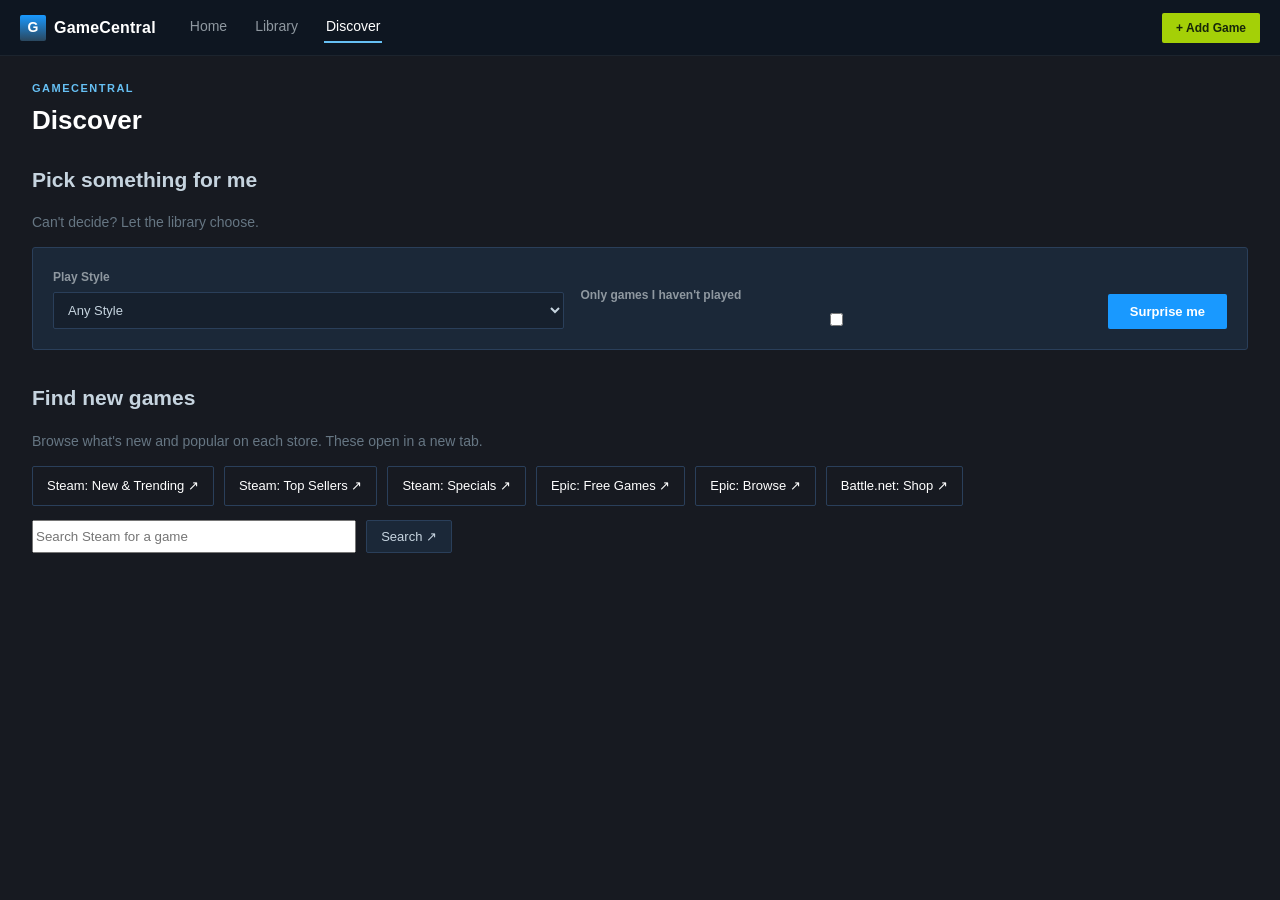
==== discover.html @ 3d81d734 "Add files via upload" ====
<!DOCTYPE html>
<html lang="en">
<head>
    <meta charset="UTF-8">
    <meta name="viewport" content="width=device-width, initial-scale=1.0">
    <title>Discover · GameCentral</title>
    <link rel="stylesheet" href="style.css">
</head>
<body>

    <!-- ===== TOP BAR: logo, page links, Add Game ===== -->
    <header class="topbar">
        <div class="topbar-left">
            <a href="index.html" class="brand">
                <div class="brand-icon">G</div>
                <span>GameCentral</span>
            </a>
            <nav class="main-nav">
                <a href="index.html">Home</a>
                <a href="library.html">Library</a>
                <a href="discover.html" class="active">Discover</a>
            </nav>
        </div>
        <div class="topbar-right">
            <button class="install-button" id="open-add-game">+ Add Game</button>
        </div>
    </header>

    <div class="app-layout">
        <!-- ===== DISCOVER PAGE: random pick, backlog, store links ===== -->
        <main class="library-main">
            <section class="library-toolbar">
                <div>
                    <p class="small-title">GAMECENTRAL</p>
                    <h1>Discover</h1>
                </div>
            </section>

            <section class="disc-section">
                <h2>Pick something for me</h2>
                <p class="disc-note">Can't decide? Let the library choose.</p>
                <div class="filter-panel">
                    <div class="filter-field">
                        <label for="pick-style">Play Style</label>
                        <select id="pick-style">
                            <option>Any Style</option>
                            <option>Single Player</option>
                            <option>Multiplayer</option>
                            <option>Co-op</option>
                        </select>
                    </div>
                    <div class="filter-field">
                        <label for="pick-unplayed">Only games I haven't played</label>
                        <input type="checkbox" id="pick-unplayed">
                    </div>
                    <button class="match-button" id="pick-button">Surprise me</button>
                </div>
                <div id="pick-result"></div>
            </section>

            <div id="discover-content"></div> <!-- "Still in your backlog" / "Worth revisiting", filled in by the script -->

            <section class="disc-section">
                <h2>Find new games</h2>
                <p class="disc-note">Browse what's new and popular on each store. These open in a new tab.</p>
                <div class="store-links">
                    <a href="https://store.steampowered.com/explore/new/" target="_blank" rel="noopener">Steam: New &amp; Trending ↗</a>
                    <a href="https://store.steampowered.com/charts/topsellers/" target="_blank" rel="noopener">Steam: Top Sellers ↗</a>
                    <a href="https://store.steampowered.com/specials" target="_blank" rel="noopener">Steam: Specials ↗</a>
                    <a href="https://store.epicgames.com/en-US/free-games" target="_blank" rel="noopener">Epic: Free Games ↗</a>
                    <a href="https://store.epicgames.com/en-US/browse" target="_blank" rel="noopener">Epic: Browse ↗</a>
                    <a href="https://shop.battle.net/" target="_blank" rel="noopener">Battle.net: Shop ↗</a>
                </div>
                <div class="store-search">
                    <input type="text" id="store-search-input" placeholder="Search Steam for a game" aria-label="Search Steam">
                    <button class="toolbar-button" id="store-search-button">Search ↗</button>
                </div>
            </section>
        </main>
    </div>

    <script src="https://cdnjs.cloudflare.com/ajax/libs/jquery/3.7.1/jquery.min.js"></script>
    <script src="LaunchGame.js"></script>
    <script src="ImportGame.js"></script>
    <script>
        // ================================================================
        // App state
        // ================================================================
        var games = [];          // every game in your library: { title, platform, launchId, playStyle, totalMinutes, lastPlayedAt }
        var selectedIndex = -1;  // which game is shown on the Library page (-1 = none)

        // Colour styles handed out to game icons/cards in turn
        var iconColors = ['icon-blue', 'icon-teal', 'icon-orange', 'icon-purple', 'icon-green', 'icon-red', 'icon-gold'];
        var shelfCovers = ['cover-one', 'cover-two', 'cover-three', 'cover-four'];
        var gridCovers = ['cover-five', 'cover-six', 'cover-seven', 'cover-eight', 'cover-nine', 'cover-ten'];

        // Each page replaces these:
        var renderPage = function () {};                         // redraw the page
        var onGameAdded = function (index) { renderPage(); };    // after "+ Add Game"

        // ================================================================
        // Small helpers for showing text
        // ================================================================

        // Minutes -> "45 min" / "2.5 hours"
        function formatPlayTime(totalMinutes) {
            var minutes = totalMinutes || 0;
            if (minutes < 1) return '0 hours';
            if (minutes < 60) return Math.round(minutes) + ' min';
            var rounded = Math.round(minutes / 60 * 10) / 10;
            return rounded + (rounded === 1 ? ' hour' : ' hours');
        }

        // Date -> "Just now" / "5m ago" / "3h ago" / "2d ago"
        function formatLastPlayed(timestamp) {
            if (!timestamp) return 'Never';
            var diffMs = Date.now() - timestamp;
            if (diffMs < 60000) return 'Just now';
            if (diffMs < 3600000) return Math.floor(diffMs / 60000) + 'm ago';
            if (diffMs < 86400000) return Math.floor(diffMs / 3600000) + 'h ago';
            return Math.floor(diffMs / 86400000) + 'd ago';
        }

        // "Risk of Rain" -> "RO" (shown on the coloured squares)
        function initials(name) {
            var words = name.trim().split(/\s+/);
            if (words.length === 1) return words[0].slice(0, 2).toUpperCase();
            return (words[0][0] + words[1][0]).toUpperCase();
        }

        // Play styles. Older saves may also have a "modes" list or "Auto-detect".
        function modesFor(g) {
            if (g.modes && g.modes.length) return g.modes;
            return (g.playStyle && g.playStyle !== 'Auto-detect') ? [g.playStyle] : [];
        }
        function hasPlayStyle(g, style) {
            return g.playStyle === style || (g.modes || []).indexOf(style) >= 0;
        }
        function modesLabel(g) { return modesFor(g).join(', '); }
        function styleLabel(g) { return modesLabel(g) || 'Unknown'; }

        function emptyMessage(text) {
            var p = document.createElement('p');
            p.className = 'empty-state';
            p.textContent = text;
            return p;
        }

        function isUnplayed(g) { return !g.lastPlayedAt && !(g.totalMinutes > 0); }

        // Positions of games that pass a test, optionally sorted and limited
        function pickIndexes(filterFn, cmp, limit) {
            var idx = [];
            games.forEach(function (g, i) { if (!filterFn || filterFn(g)) idx.push(i); });
            if (cmp) idx.sort(cmp);
            return limit ? idx.slice(0, limit) : idx;
        }

        function note_played(g) { return 'Played ' + formatLastPlayed(g.lastPlayedAt) + ' · ' + formatPlayTime(g.totalMinutes); }
        function note_platform(g) { return g.platform + (modesLabel(g) ? ' · ' + modesLabel(g) : ''); }

        // Opens a game on the Library page (library.html?game=3)
        function openGame(index) {
            window.location.href = 'library.html?game=' + index;
        }

        // ================================================================
        // Small game cards (Home, Discover, "Surprise me")
        // ================================================================
        function miniCard(i, note) {
            var g = games[i];
            var card = document.createElement('article');
            card.className = 'mini-card';
            var cover = document.createElement('div');
            cover.className = 'mini-cover ' + shelfCovers[i % shelfCovers.length];
            cover.textContent = initials(g.title);
            cover.addEventListener('click', function () { openGame(i); });
            var body = document.createElement('div');
            body.className = 'mini-body';
            var name = document.createElement('strong');
            name.textContent = g.title;
            name.addEventListener('click', function () { openGame(i); });
            var sub = document.createElement('span');
            sub.textContent = note;
            var play = document.createElement('button');
            play.type = 'button';
            play.className = 'play-button play-button-small';
            play.textContent = '▶ Play';
            play.addEventListener('click', function () { launcher.launchAt(i); });
            body.appendChild(name);
            body.appendChild(sub);
            body.appendChild(play);
            card.appendChild(cover);
            card.appendChild(body);
            return card;
        }

        // A heading + grid of mini cards (or null if there are no games)
        function gameSection(title, idxs, noteFn, className) {
            if (!idxs.length) return null;
            var sec = document.createElement('section');
            sec.className = className;
            var h = document.createElement('h2');
            h.textContent = title;
            var grid = document.createElement('div');
            grid.className = 'mini-grid';
            idxs.forEach(function (i) { grid.appendChild(miniCard(i, noteFn(games[i]))); });
            sec.appendChild(h);
            sec.appendChild(grid);
            return sec;
        }

        // ================================================================
        // Saving and loading (the library lives in the browser's localStorage,
        // so every page sees the same games)
        // ================================================================
        var STORAGE_KEY = 'gamecentral-games';

        function loadGames() {
            try {
                var saved = JSON.parse(localStorage.getItem(STORAGE_KEY) || '[]');
                var list = Array.isArray(saved) ? saved : [];
                // Older saves may be missing these, so fill in defaults
                list.forEach(function (game) {
                    if (typeof game.totalMinutes !== 'number') game.totalMinutes = 0;
                    if (typeof game.lastPlayedAt !== 'number') game.lastPlayedAt = null;
                });
                return list;
            } catch (err) {
                console.error('Could not read saved games:', err);
                return [];
            }
        }

        function saveGames() {
            try {
                localStorage.setItem(STORAGE_KEY, JSON.stringify(games));
            } catch (err) {
                console.error('Could not save games:', err);
                alert('Could not save your library - browser storage may be full. Try removing a game.');
            }
        }

        games = loadGames();

        // ================================================================
        // ADD GAME WINDOW (opened by "+ Add Game")
        // Written once here and added to every page, so the pages stay short.
        // (Backslashes are doubled because this is inside a JS string.)
        // ================================================================
        document.body.insertAdjacentHTML('beforeend', `
        <div class="modal-backdrop" id="add-game-backdrop">
            <div class="modal add-game-modal">
                <div class="modal-header">
                    <h2>Add a Game</h2>
                    <button type="button" class="modal-close" id="close-add-game" aria-label="Close">×</button>
                </div>
                <form id="add-game-form">
                    <!-- 1. Platform -->
                    <div class="filter-field">
                        <label for="new-game-platform">Platform</label>
                        <select id="new-game-platform">
                            <option>Steam</option>
                            <option>Epic Games</option>
                            <option>Battle.net</option>
                        </select>
                    </div>

                    <!-- 2. Pick from installed games (only the chosen platform's box is shown) -->
                    <section class="import-card" id="steam-import-row" style="display:none;">
                        <div class="import-card-head">
                            <span class="import-card-title">Installed Steam games</span>
                            <button type="button" class="link-button" id="steam-clear-button" style="display:none;">Clear list</button>
                        </div>
                        <div class="import-card-pick">
                            <select id="steam-game-select" aria-label="Installed Steam games"></select>
                            <button type="button" class="toolbar-button" id="steam-files-button">Load…</button>
                        </div>
                        <input type="file" id="steam-files-input" accept=".acf" multiple hidden>
                        <p class="field-hint status" id="steam-import-status"></p>
                        <details class="help">
                            <summary>Where are these files?</summary>
                            <p>Click <b>Load…</b>, open <code>C:\\Program Files (x86)\\Steam\\steamapps</code> and select all the <code>appmanifest_….acf</code> files. Another Steam library (e.g. <code>D:\\SteamLibrary\\steamapps</code>)? Load it too — it adds to the list.</p>
                        </details>
                    </section>

                    <section class="import-card" id="epic-import-row" style="display:none;">
                        <div class="import-card-head">
                            <span class="import-card-title">Installed Epic games</span>
                            <button type="button" class="link-button" id="epic-clear-button" style="display:none;">Clear list</button>
                        </div>
                        <div class="import-card-pick">
                            <select id="epic-game-select" aria-label="Installed Epic games"></select>
                            <button type="button" class="toolbar-button" id="epic-folder-button">Load…</button>
                        </div>
                        <input type="file" id="epic-folder-input" webkitdirectory multiple hidden>
                        <p class="field-hint status" id="epic-import-status"></p>
                        <details class="help">
                            <summary>Where are these files?</summary>
                            <p>Click <b>Load…</b> and paste <code>C:\\ProgramData\\Epic\\EpicGamesLauncher\\Data\\Manifests</code> into the address bar (ProgramData is hidden). Game missing? Load the folder your games are installed in instead, e.g. <code>D:\\Epic Games</code>.</p>
                        </details>
                    </section>

                    <section class="import-card" id="battle-import-row" style="display:none;">
                        <div class="import-card-head">
                            <span class="import-card-title">Installed Battle.net games</span>
                            <button type="button" class="link-button" id="battle-clear-button" style="display:none;">Clear list</button>
                        </div>
                        <div class="import-card-pick">
                            <select id="battle-game-select" aria-label="Installed Battle.net games"></select>
                            <button type="button" class="toolbar-button" id="battle-files-button">Load…</button>
                        </div>
                        <input type="file" id="battle-files-input" accept=".db" hidden>
                        <p class="field-hint status" id="battle-import-status"></p>
                        <details class="help">
                            <summary>Where is this file?</summary>
                            <p>Click <b>Load…</b>, paste <code>C:\\ProgramData\\Battle.net\\Agent</code> into the address bar (ProgramData is hidden) and pick <code>product.db</code>. Not installed yet? Just type the name below — known Battle.net games fill in by themselves.</p>
                        </details>
                    </section>

                    <div class="form-divider"><span>Game details</span></div>

                    <!-- 3. Name, Launch ID and play style -->
                    <div class="filter-field">
                        <label for="new-game-name">Game Name</label>
                        <input type="text" id="new-game-name" placeholder="e.g. Skyward Ashes" required>
                    </div>
                    <div class="filter-field">
                        <label for="new-game-launch-id">Launch ID <span class="optional">optional — powers the Play button</span></label>
                        <input type="text" id="new-game-launch-id" placeholder="1245620">
                        <p class="field-hint status" id="steam-lookup-status"></p>
                        <p class="field-hint status" id="epic-lookup-status"></p>
                        <p class="field-hint status" id="battle-lookup-status"></p>
                        <p class="field-hint" id="launch-id-hint"></p>
                    </div>

                    <details class="help" id="steam-autofill-row" style="display:none;">
                        <summary>Not installed or not found? Get the ID from Steam</summary>
                        <button type="button" class="toolbar-button" id="steam-search-button">Search Steam for this name ↗</button>
                        <input type="text" id="steam-url-input" placeholder="Paste the store link or App ID">
                        <p class="field-hint status" id="steam-autofill-status"></p>
                    </details>

                    <div class="filter-field">
                        <label for="new-game-play-style">Play Style</label>
                        <select id="new-game-play-style">
                            <option value="">Not set</option>
                            <option>Single Player</option>
                            <option>Multiplayer</option>
                            <option>Co-op</option>
                        </select>
                    </div>

                    <div class="modal-actions">
                        <button type="button" class="toolbar-button" id="cancel-add-game">Cancel</button>
                        <button type="submit" class="match-button">Add Game</button>
                    </div>
                </form>
            </div>
        </div>`);

        // ================================================================
        // Adding games (see ImportGame.js)
        // ================================================================
        new ImportGame({
            onGameImported: function (game) {
                games.push(game);
                saveGames();
                onGameAdded(games.length - 1);
            }
        });

        // ================================================================
        // Launching games (see LaunchGame.js)
        // The big Play button only exists on library.html; elsewhere it's null.
        // ================================================================
        var launcher = new LaunchGame({
            playButton: document.getElementById('featured-play-button'),
            getSelectedGame: function () {
                var game = games[selectedIndex];
                return game ? { game: game, index: selectedIndex } : null;
            },
            getGameAt: function (index) { return games[index]; },
            onSessionEnded: function () {
                saveGames();
                renderPage();
            }
        });

        // ================================================================
        // Discover: never-played games, and games not played for a month
        // ================================================================
        function renderDiscover() {
            var el = document.getElementById('discover-content');
            el.innerHTML = '';
            var month = 30 * 86400000;
            [
                gameSection('Still in your backlog', pickIndexes(isUnplayed, null, 8), note_platform, 'disc-section'),
                gameSection('Worth revisiting', pickIndexes(function (g) { return g.lastPlayedAt && Date.now() - g.lastPlayedAt > month; }, function (a, b) { return games[b].totalMinutes - games[a].totalMinutes; }, 4), note_played, 'disc-section')
            ].forEach(function (sec) { if (sec) el.appendChild(sec); });
        }

        // "Surprise me": a random game matching the chosen filters
        document.getElementById('pick-button').addEventListener('click', function () {
            var style = document.getElementById('pick-style').value;
            var onlyNew = document.getElementById('pick-unplayed').checked;
            var out = document.getElementById('pick-result');
            out.innerHTML = '';
            var idx = pickIndexes(function (g) {
                return (style === 'Any Style' || hasPlayStyle(g, style)) && (!onlyNew || isUnplayed(g));
            });
            if (!idx.length) {
                var p = document.createElement('p');
                p.className = 'disc-note';
                p.textContent = games.length ? 'No games match those filters.' : 'Add a game first.';
                out.appendChild(p);
                return;
            }
            var i = idx[Math.floor(Math.random() * idx.length)];
            var card = miniCard(i, note_platform(games[i]));
            card.classList.add('pick-card');
            out.appendChild(card);
        });

        // Steam search box (button or Enter)
        document.getElementById('store-search-button').addEventListener('click', function () {
            var term = encodeURIComponent(document.getElementById('store-search-input').value.trim());
            window.open('https://store.steampowered.com/search/?term=' + term, '_blank', 'noopener');
        });
        document.getElementById('store-search-input').addEventListener('keydown', function (e) {
            if (e.key === 'Enter') document.getElementById('store-search-button').click();
        });

        renderPage = renderDiscover;
        renderPage();
    </script>
</body>
</html>
---- style.css ----
/* =========================================
   GAMECENTRAL — STEAM-STYLE THEME
   Dark navy backgrounds, blue panels and links,
   and green for Play / Add Game buttons.
========================================= */

/* Colours, corner sizes and fonts used throughout this file.
   Change a value here and it changes everywhere. */

:root {
    --bg-darkest: #0e1621;
    --bg-dark: #171a21;
    --bg-panel: #1b2838;
    --bg-panel-raised: #2a3f5a;
    --bg-card: #16202d;
    --border-subtle: #2a3f5a;
    --border-faint: rgba(255, 255, 255, 0.06);

    --text-bright: #ffffff;
    --text-primary: #c6d4df;
    --text-muted: #8f98a0;
    --text-dim: #667683;

    --blue-accent: #66c0f4;
    --blue-bright: #1999ff;
    --blue-deep: #2a475e;

    --green-owned: #a4d007;
    --green-bright: #6dc700;

    --gold: #cc9a06;

    --radius-sm: 2px;
    --radius-md: 3px;

    --font-body: "Motiva Sans", "Segoe UI", Arial, sans-serif;
}

/* ---- Page basics ---- */
* {
    box-sizing: border-box;
}

body {
    margin: 0;
    background: var(--bg-dark);
    color: var(--text-primary);
    font-family: var(--font-body);
    font-size: 14px;
    line-height: 1.5;
}

a {
    text-decoration: none;
    color: var(--blue-accent);
}

button {
    font-family: inherit;
    cursor: pointer;
}

select,
input {
    font-family: inherit;
}


/* =========================================
   TOP NAVIGATION
========================================= */

.topbar {
    display: flex;
    align-items: center;
    justify-content: space-between;
    background: var(--bg-darkest);
    border-bottom: 1px solid var(--border-faint);
    padding: 0 20px;
    height: 56px;
}

.topbar-left {
    display: flex;
    align-items: center;
    gap: 32px;
}

.brand {
    display: flex;
    align-items: center;
    gap: 8px;
    color: var(--text-bright);
    font-weight: 700;
    font-size: 16px;
    letter-spacing: 0.2px;
}

.brand-icon {
    width: 26px;
    height: 26px;
    display: flex;
    align-items: center;
    justify-content: center;
    background: linear-gradient(180deg, var(--blue-bright), var(--blue-deep));
    color: var(--text-bright);
    border-radius: var(--radius-sm);
    font-size: 14px;
    font-weight: 800;
}

.main-nav {
    display: flex;
    gap: 24px;
}

.main-nav a {
    color: var(--text-muted);
    font-size: 14px;
    padding: 4px 2px;
    border-bottom: 2px solid transparent;
}

.main-nav a:hover {
    color: var(--text-bright);
}

.main-nav a.active {
    color: var(--text-bright);
    border-bottom-color: var(--blue-accent);
}

.topbar-right {
    display: flex;
    align-items: center;
    gap: 16px;
}

.install-button {
    background: var(--green-owned);
    color: #17260a;
    border: none;
    font-weight: 700;
    font-size: 12px;
    padding: 8px 14px;
    border-radius: var(--radius-sm);
}

.install-button:hover {
    background: var(--green-bright);
}


/* =========================================
   APP LAYOUT
========================================= */

.app-layout {
    display: flex;
    align-items: flex-start;
    min-height: calc(100vh - 56px);
}


/* =========================================
   SIDEBAR
========================================= */

.sidebar {
    width: 260px;
    flex-shrink: 0;
    background: var(--bg-darkest);
    border-right: 1px solid var(--border-faint);
    min-height: calc(100vh - 56px);
    padding: 16px 12px;
}

.sidebar-top {
    margin-bottom: 12px;
}

.library-heading {
    display: flex;
    align-items: center;
    justify-content: space-between;
    color: var(--text-dim);
    font-size: 12px;
    font-weight: 700;
    letter-spacing: 1px;
    padding: 4px 6px 12px;
}

.library-heading button {
    background: none;
    border: 1px solid var(--border-subtle);
    color: var(--text-muted);
    width: 20px;
    height: 20px;
    border-radius: var(--radius-sm);
    line-height: 1;
}

.search-box {
    display: flex;
    align-items: center;
    gap: 8px;
    background: var(--bg-panel);
    border: 1px solid var(--border-subtle);
    border-radius: var(--radius-sm);
    padding: 6px 10px;
    margin-bottom: 10px;
}

.search-box span {
    color: var(--text-dim);
}

.search-box input {
    background: none;
    border: none;
    outline: none;
    color: var(--text-primary);
    font-size: 13px;
    width: 100%;
}

.search-box input::placeholder {
    color: var(--text-dim);
}

.sidebar-filter-row {
    display: flex;
    gap: 6px;
    margin-bottom: 8px;
}

.filter-small {
    background: var(--bg-panel);
    border: 1px solid var(--border-subtle);
    color: var(--text-muted);
    font-size: 12px;
    padding: 5px 10px;
    border-radius: var(--radius-sm);
}

.filter-small.active {
    background: var(--blue-deep);
    border-color: var(--blue-accent);
    color: var(--text-bright);
}

.game-list {
    display: flex;
    flex-direction: column;
    gap: 2px;
}

.sidebar-game {
    display: flex;
    align-items: center;
    gap: 10px;
    padding: 7px 8px;
    border-radius: var(--radius-sm);
    color: var(--text-primary);
}

.sidebar-game:hover {
    background: var(--bg-panel);
}

.sidebar-game.selected {
    background: var(--blue-deep);
}

.sidebar-game-icon {
    width: 32px;
    height: 32px;
    flex-shrink: 0;
    display: flex;
    align-items: center;
    justify-content: center;
    border-radius: var(--radius-sm);
    font-size: 11px;
    font-weight: 700;
    color: var(--text-bright);
}

/* Colour fades for game icons that have no picture */
.icon-blue { background: linear-gradient(135deg, #2a6ea6, #143a5c); }
.icon-teal { background: linear-gradient(135deg, #1f8a8a, #0f4a4a); }
.icon-orange { background: linear-gradient(135deg, #c2701f, #6b3a0f); }
.icon-purple { background: linear-gradient(135deg, #7a4fc4, #3d2662); }
.icon-green { background: linear-gradient(135deg, #4c9a2a, #285016); }
.icon-red { background: linear-gradient(135deg, #b0392f, #5c1c17); }
.icon-gold { background: linear-gradient(135deg, var(--gold), #6b5104); }

.sidebar-game-info {
    display: flex;
    flex-direction: column;
    min-width: 0;
}

.sidebar-game-info strong {
    font-size: 13px;
    font-weight: 500;
    color: var(--text-bright);
    white-space: nowrap;
    overflow: hidden;
    text-overflow: ellipsis;
}

.sidebar-game-info span {
    font-size: 11px;
    color: var(--text-dim);
}


/* =========================================
   MAIN LIBRARY
========================================= */

.library-main {
    flex: 1;
    padding: 24px 32px 40px;
    min-width: 0;
}

.library-toolbar {
    display: flex;
    align-items: flex-end;
    justify-content: space-between;
    margin-bottom: 24px;
}

.small-title {
    color: var(--blue-accent);
    font-size: 11px;
    font-weight: 700;
    letter-spacing: 1.5px;
    margin: 0 0 4px;
}

.library-toolbar h1 {
    color: var(--text-bright);
    font-size: 26px;
    margin: 0;
    font-weight: 700;
}


.toolbar-button {
    background: var(--bg-panel);
    border: 1px solid var(--border-subtle);
    color: var(--text-primary);
    font-size: 13px;
    padding: 8px 14px;
    border-radius: var(--radius-sm);
}

.toolbar-button:hover {
    background: var(--bg-panel-raised);
}


/* Section headings (e.g. "Recently Added") */

.section-title-row {
    display: flex;
    align-items: baseline;
    justify-content: space-between;
    margin-bottom: 14px;
}

.section-title-row h2 {
    color: var(--text-bright);
    font-size: 18px;
    margin: 0;
    font-weight: 700;
}


.recent-section,
.shelf-section,
.all-games-section {
    margin-bottom: 36px;
}


/* =========================================
   FEATURED / RECENT GAME
========================================= */

.featured-game {
    background: var(--bg-panel);
    border: 1px solid var(--border-subtle);
    border-radius: var(--radius-md);
    overflow: hidden;
}

.featured-art {
    height: 220px;
    background:
        linear-gradient(180deg, rgba(14, 22, 33, 0.1) 0%, rgba(14, 22, 33, 0.9) 100%),
        linear-gradient(120deg, #24405c, #0f2233 70%);
    display: flex;
    align-items: flex-end;
    padding: 24px;
}

.art-content {
    max-width: 480px;
}

.featured-category {
    display: inline-block;
    color: var(--blue-accent);
    font-size: 11px;
    font-weight: 700;
    letter-spacing: 1px;
    margin-bottom: 6px;
}

.art-content h2 {
    color: var(--text-bright);
    font-size: 28px;
    margin: 0 0 8px;
    font-weight: 700;
}

.art-content p {
    color: var(--text-primary);
    font-size: 14px;
    margin: 0;
}

.featured-bottom {
    display: flex;
    align-items: center;
    gap: 32px;
    padding: 16px 24px;
    background: var(--bg-card);
    border-top: 1px solid var(--border-faint);
}

.featured-details p {
    color: var(--text-dim);
    font-size: 11px;
    letter-spacing: 0.5px;
    margin: 0 0 3px;
}

.featured-details strong {
    color: var(--text-bright);
    font-size: 14px;
    font-weight: 600;
}

/* ---- Play buttons ----
   One green style used everywhere: Library card, Home banner,
   small game cards (Home / Discover) and the sidebar ▶ buttons. */
.play-button {
    display: inline-flex;
    align-items: center;
    justify-content: center;
    gap: 6px;
    background: var(--green-owned);
    color: #17260a;
    border: none;
    font-weight: 700;
    font-size: 14px;
    padding: 10px 26px;
    border-radius: var(--radius-sm);
    white-space: nowrap;
    transition: background 0.15s ease;
}

.play-button:hover {
    background: var(--green-bright);
}

/* Smaller version for the small game cards */
.play-button-small {
    font-size: 13px;
    padding: 7px 14px;
}

/* Square ▶-only version for the sidebar */
.sidebar-launch {
    margin-left: auto;
    flex-shrink: 0;
    width: 26px;
    height: 26px;
    padding: 0;
    font-size: 11px;
}


/* =========================================
   GAME SHELF (Recently Added)
========================================= */

.game-shelf {
    display: grid;
    grid-template-columns: repeat(4, 1fr);
    gap: 16px;
}

.library-game-card {
    background: var(--bg-panel);
    border: 1px solid var(--border-subtle);
    border-radius: var(--radius-md);
    overflow: hidden;
    transition: transform 0.15s ease, border-color 0.15s ease;
}

.library-game-card:hover {
    border-color: var(--blue-accent);
    transform: translateY(-2px);
}

.library-cover {
    height: 120px;
    display: flex;
    align-items: flex-end;
    padding: 10px;
}

.cover-title {
    color: var(--text-bright);
    font-size: 13px;
    font-weight: 700;
    text-shadow: 0 1px 3px rgba(0, 0, 0, 0.6);
}

/* Colour fades for game cards */
.cover-one { background: linear-gradient(135deg, #1f8a8a, #0c2f2f); }
.cover-two { background: linear-gradient(135deg, #c2701f, #3a2109); }
.cover-three { background: linear-gradient(135deg, #7a4fc4, #241338); }
.cover-four { background: linear-gradient(135deg, #4c9a2a, #17280d); }
.cover-five { background: linear-gradient(135deg, #2a6ea6, #0d2032); }
.cover-six { background: linear-gradient(135deg, #1f8a8a, #0c2f2f); }
.cover-seven { background: linear-gradient(135deg, #c2701f, #3a2109); }
.cover-eight { background: linear-gradient(135deg, #7a4fc4, #241338); }
.cover-nine { background: linear-gradient(135deg, #4c9a2a, #17280d); }
.cover-ten { background: linear-gradient(135deg, #b0392f, #360f0c); }

.library-game-details {
    padding: 10px 12px 12px;
}

.library-game-details h3 {
    color: var(--text-bright);
    font-size: 13px;
    margin: 0 0 3px;
    font-weight: 600;
}

.library-game-details p {
    color: var(--text-dim);
    font-size: 12px;
    margin: 0;
}


/* =========================================
   FILTERS, FORM FIELDS AND BLUE BUTTONS
   (Discover's "Pick something for me" and the Add Game form)
========================================= */

.filter-panel {
    display: flex;
    align-items: flex-end;
    gap: 16px;
    background: var(--bg-panel);
    border: 1px solid var(--border-subtle);
    border-radius: var(--radius-md);
    padding: 20px;
}

.filter-field {
    display: flex;
    flex-direction: column;
    gap: 6px;
    flex: 1;
}

.filter-field label {
    color: var(--text-muted);
    font-size: 12px;
    font-weight: 600;
}

.filter-field select {
    background: var(--bg-card);
    border: 1px solid var(--border-subtle);
    color: var(--text-primary);
    padding: 9px 10px;
    border-radius: var(--radius-sm);
    font-size: 13px;
}

.filter-field select:focus {
    outline: 2px solid var(--blue-accent);
    outline-offset: 1px;
}

.match-button {
    background: var(--blue-bright);
    color: var(--text-bright);
    border: none;
    font-weight: 700;
    font-size: 13px;
    padding: 10px 22px;
    border-radius: var(--radius-sm);
    white-space: nowrap;
}

.match-button:hover {
    background: #0d84e0;
}


/* =========================================
   ALL GAMES
========================================= */


.all-games-grid {
    display: grid;
    grid-template-columns: repeat(3, 1fr);
    gap: 12px;
}

.small-game-card {
    display: flex;
    align-items: center;
    gap: 12px;
    background: var(--bg-panel);
    border: 1px solid var(--border-subtle);
    border-radius: var(--radius-md);
    padding: 10px;
}

.small-game-card:hover {
    border-color: var(--blue-accent);
}

.small-cover {
    width: 48px;
    height: 48px;
    flex-shrink: 0;
    display: flex;
    align-items: center;
    justify-content: center;
    border-radius: var(--radius-sm);
    color: var(--text-bright);
    font-weight: 700;
    font-size: 12px;
}

.small-game-card h3 {
    color: var(--text-bright);
    font-size: 13px;
    margin: 0 0 2px;
    font-weight: 600;
}

.small-game-card p {
    color: var(--text-dim);
    font-size: 12px;
    margin: 0;
}


/* =========================================
   FOOTER
========================================= */

.library-footer {
    display: flex;
    justify-content: space-between;
    color: var(--text-dim);
    font-size: 12px;
    border-top: 1px solid var(--border-faint);
    padding-top: 16px;
    margin-top: 16px;
}


/* =========================================
   SMALLER SCREENS
   Fewer columns, and no sidebar on narrow windows
========================================= */

@media (max-width: 1100px) {
    .game-shelf {
        grid-template-columns: repeat(3, 1fr);
    }

    .all-games-grid {
        grid-template-columns: repeat(2, 1fr);
    }
}

@media (max-width: 800px) {
    .sidebar {
        display: none;
    }

    .game-shelf,
    .all-games-grid {
        grid-template-columns: repeat(2, 1fr);
    }

    .filter-panel {
        flex-wrap: wrap;
    }

    .filter-field {
        min-width: 140px;
    }
}


/* =========================================
   ADD GAME WINDOW
   The dark backdrop, the window and its buttons
========================================= */

.modal-backdrop {
    display: none;
    position: fixed;
    inset: 0;
    background: rgba(8, 12, 18, 0.7);
    align-items: center;
    justify-content: center;
    z-index: 100;
}

.modal-backdrop.open {
    display: flex;
}

.modal {
    width: 360px;
    max-width: 90vw;
    background: var(--bg-panel);
    border: 1px solid var(--border-subtle);
    border-radius: var(--radius-md);
    padding: 20px;
    box-shadow: 0 12px 32px rgba(0, 0, 0, 0.5);
}

.modal-header {
    display: flex;
    align-items: center;
    justify-content: space-between;
    margin-bottom: 16px;
}

.modal-header h2 {
    color: var(--text-bright);
    font-size: 16px;
    margin: 0;
    font-weight: 700;
}

.modal-close {
    background: none;
    border: none;
    color: var(--text-muted);
    font-size: 20px;
    line-height: 1;
    padding: 0;
}

.modal-close:hover {
    color: var(--text-bright);
}

#add-game-form .filter-field {
    margin-bottom: 14px;
}

#add-game-form input {
    background: var(--bg-card);
    border: 1px solid var(--border-subtle);
    color: var(--text-primary);
    padding: 9px 10px;
    border-radius: var(--radius-sm);
    font-size: 13px;
}

#add-game-form input:focus,
#add-game-form select:focus {
    outline: 2px solid var(--blue-accent);
    outline-offset: 1px;
}

.modal-actions {
    display: flex;
    justify-content: flex-end;
    gap: 8px;
    margin-top: 6px;
}

/* =========================================
   (Moved here from index.html's <style> block)
========================================= */

/* "Nothing here yet" messages */
.empty-state { color: #8f98a0; font-size: 14px; padding: 16px 0; margin: 0; }

/* ---- Home + Discover: sections and small game cards ---- */
.disc-section, .home-section { margin-bottom: 32px; }
.disc-note { color: var(--text-dim); margin: 4px 0 14px; font-size: 14px; }
.mini-grid { display: grid; grid-template-columns: repeat(auto-fill, minmax(190px, 1fr)); gap: 16px; margin-top: 12px; }
.mini-card { background: var(--panel, #16202d); border: 1px solid var(--border-subtle); border-radius: var(--radius-sm); overflow: hidden; }
.mini-cover { height: 100px; display: flex; align-items: center; justify-content: center; font-size: 28px; font-weight: 700; color: #fff; cursor: pointer; }
.mini-body { padding: 10px 12px 12px; display: flex; flex-direction: column; gap: 4px; }
.mini-body strong { color: var(--text-bright); font-size: 14px; cursor: pointer; overflow: hidden; text-overflow: ellipsis; white-space: nowrap; }
.mini-body span { color: var(--text-dim); font-size: 12px; }
.mini-body .play-button { margin-top: 6px; }
.pick-card { max-width: 260px; margin-top: 16px; }

/* ---- Discover: store links and Steam search ---- */
.store-links { display: flex; flex-wrap: wrap; gap: 10px; }
.store-links a { color: var(--text-bright); border: 1px solid var(--border-subtle); border-radius: var(--radius-sm); padding: 9px 14px; font-size: 13px; text-decoration: none; }
.store-links a:hover { border-color: var(--text-dim); }
.store-search { display: flex; gap: 10px; margin-top: 14px; max-width: 420px; }
.store-search input { flex: 1; }

/* ---- Home banner: bigger, with a shadow, and pops in ---- */
.home-hero { box-shadow: 0 10px 36px rgba(0, 0, 0, 0.5); }
.home-hero .featured-art { min-height: 280px; }
.home-hero .art-content h2 { font-size: 40px; }
.hero-pop { animation: heroPop 0.5s cubic-bezier(0.2, 0.9, 0.3, 1.2); }
@keyframes heroPop {
    from { opacity: 0; transform: scale(0.94) translateY(16px); }
    to   { opacity: 1; transform: none; }
}

/* ---- Buttons on the big game card (Remove / Play) ---- */
.featured-actions { margin-left: auto; display: flex; align-items: center; gap: 10px; }
.ghost-button {
    background: transparent; color: var(--text-dim); border: 1px solid var(--border-subtle);
    font-size: 13px; padding: 9px 16px; border-radius: var(--radius-sm);
}
.ghost-button:hover { color: var(--text-bright); border-color: var(--text-dim); }
.remove-button:hover { color: #ff7b7b; border-color: #ff7b7b; }

/* ---- Add Game window ---- */
.field-hint { color: var(--text-dim); font-size: 12px; line-height: 1.5; margin: -8px 0 14px; }
.field-hint code { background: var(--bg-card); padding: 1px 4px; border-radius: 2px; }
.add-game-modal { width: 460px; max-height: calc(100vh - 40px); overflow-y: auto; }
.add-game-modal .field-hint { margin: 2px 0 0; }
.add-game-modal .field-hint:empty { display: none; } /* hide empty message lines */
.add-game-modal .status { color: var(--text-muted); }
.add-game-modal .status.error { color: #ff6b6b; } /* "not found" / "not installed" messages */
.add-game-modal .optional { color: var(--text-dim); font-weight: 400; margin-left: 4px; }
#add-game-form .filter-field select,
#add-game-form .filter-field input[type="text"] { width: 100%; }

/* "Installed ... games" boxes */
.import-card { background: var(--bg-card); border: 1px solid var(--border-subtle); border-radius: var(--radius-md); padding: 12px; margin-bottom: 14px; }
.import-card-head { display: flex; align-items: center; justify-content: space-between; margin-bottom: 8px; }
.import-card-title { color: var(--text-bright); font-size: 13px; font-weight: 600; }
.import-card-pick { display: flex; gap: 6px; }
.import-card-pick select {
    flex: 1; min-width: 0;
    background: var(--bg-panel); border: 1px solid var(--border-subtle); color: var(--text-primary);
    padding: 8px 10px; border-radius: var(--radius-sm); font-size: 13px;
}
.import-card-pick select:disabled { color: var(--text-dim); }
.import-card-pick .toolbar-button { white-space: nowrap; padding: 8px 12px; }
.link-button { background: none; border: none; color: var(--blue-accent); font-size: 12px; padding: 0; }
.link-button:hover { color: var(--text-bright); text-decoration: underline; }

/* Click-to-open help sections */
.help { margin-top: 8px; font-size: 12px; color: var(--text-dim); }
.help summary { cursor: pointer; color: var(--text-muted); font-size: 12px; }
.help summary:hover { color: var(--text-bright); }
.help p { margin: 6px 0 0; line-height: 1.5; }
.help code { background: var(--bg-panel); padding: 1px 4px; border-radius: 2px; word-break: break-all; }
#steam-autofill-row { margin: -4px 0 14px; }
#steam-autofill-row[open] { display: flex; flex-direction: column; gap: 8px; }
#steam-autofill-row .toolbar-button { align-self: flex-start; margin-top: 4px; }

/* "GAME DETAILS" divider line */
.form-divider { display: flex; align-items: center; gap: 10px; margin: 4px 0 12px; color: var(--text-dim); font-size: 11px; letter-spacing: 0.08em; text-transform: uppercase; }
.form-divider::before, .form-divider::after { content: ""; flex: 1; border-top: 1px solid var(--border-subtle); }
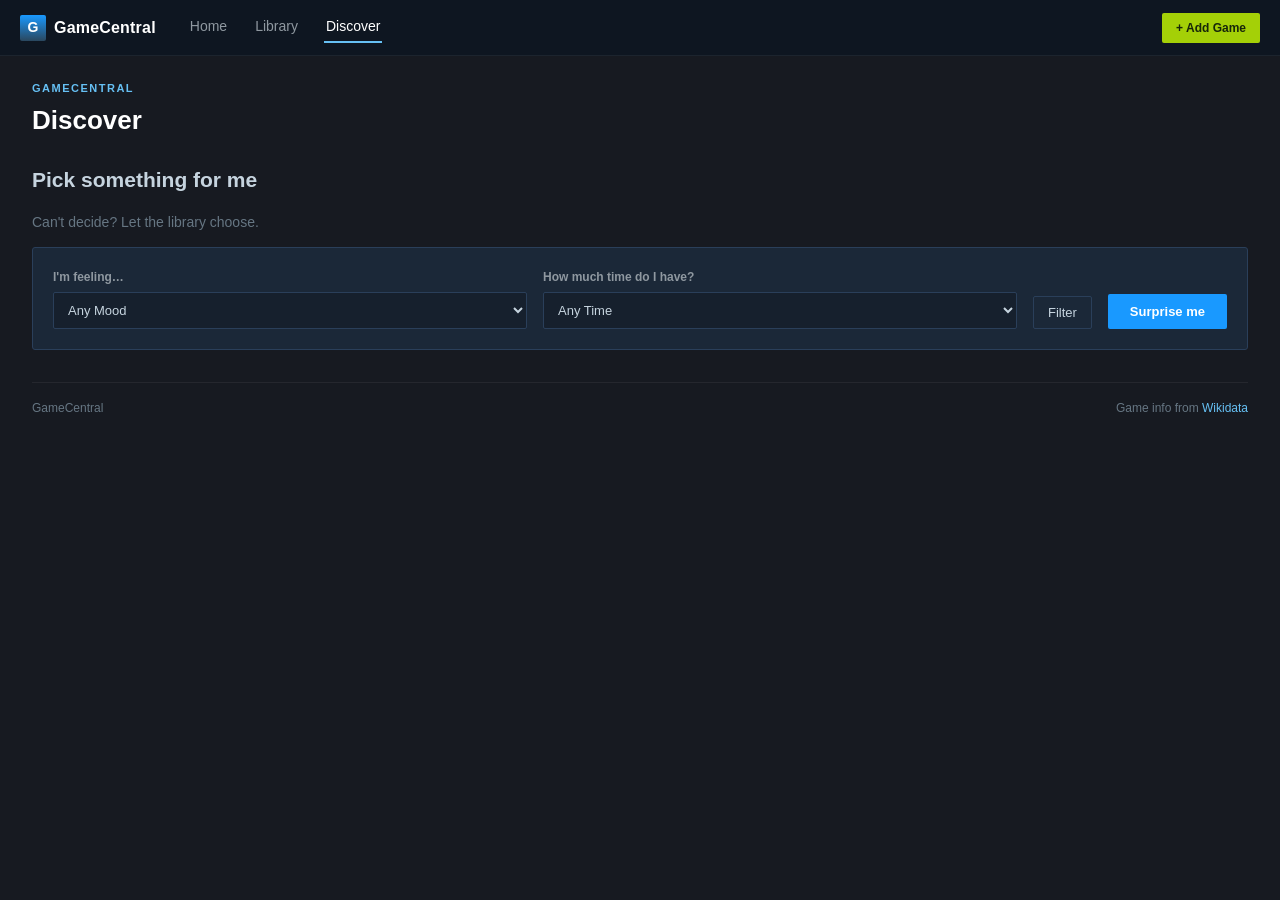
==== commit 9b68e020: "Add files via upload" ====
--- a/discover.html
+++ b/discover.html
@@ -1,438 +1,451 @@
-<!DOCTYPE html>
-<html lang="en">
-<head>
-    <meta charset="UTF-8">
-    <meta name="viewport" content="width=device-width, initial-scale=1.0">
-    <title>Discover · GameCentral</title>
-    <link rel="stylesheet" href="style.css">
-</head>
-<body>
-
-    <!-- ===== TOP BAR: logo, page links, Add Game ===== -->
-    <header class="topbar">
-        <div class="topbar-left">
-            <a href="index.html" class="brand">
-                <div class="brand-icon">G</div>
-                <span>GameCentral</span>
-            </a>
-            <nav class="main-nav">
-                <a href="index.html">Home</a>
-                <a href="library.html">Library</a>
-                <a href="discover.html" class="active">Discover</a>
-            </nav>
-        </div>
-        <div class="topbar-right">
-            <button class="install-button" id="open-add-game">+ Add Game</button>
-        </div>
-    </header>
-
-    <div class="app-layout">
-        <!-- ===== DISCOVER PAGE: random pick, backlog, store links ===== -->
-        <main class="library-main">
-            <section class="library-toolbar">
-                <div>
-                    <p class="small-title">GAMECENTRAL</p>
-                    <h1>Discover</h1>
-                </div>
-            </section>
-
-            <section class="disc-section">
-                <h2>Pick something for me</h2>
-                <p class="disc-note">Can't decide? Let the library choose.</p>
-                <div class="filter-panel">
-                    <div class="filter-field">
-                        <label for="pick-style">Play Style</label>
-                        <select id="pick-style">
-                            <option>Any Style</option>
-                            <option>Single Player</option>
-                            <option>Multiplayer</option>
-                            <option>Co-op</option>
-                        </select>
-                    </div>
-                    <div class="filter-field">
-                        <label for="pick-unplayed">Only games I haven't played</label>
-                        <input type="checkbox" id="pick-unplayed">
-                    </div>
-                    <button class="match-button" id="pick-button">Surprise me</button>
-                </div>
-                <div id="pick-result"></div>
-            </section>
-
-            <div id="discover-content"></div> <!-- "Still in your backlog" / "Worth revisiting", filled in by the script -->
-
-            <section class="disc-section">
-                <h2>Find new games</h2>
-                <p class="disc-note">Browse what's new and popular on each store. These open in a new tab.</p>
-                <div class="store-links">
-                    <a href="https://store.steampowered.com/explore/new/" target="_blank" rel="noopener">Steam: New &amp; Trending ↗</a>
-                    <a href="https://store.steampowered.com/charts/topsellers/" target="_blank" rel="noopener">Steam: Top Sellers ↗</a>
-                    <a href="https://store.steampowered.com/specials" target="_blank" rel="noopener">Steam: Specials ↗</a>
-                    <a href="https://store.epicgames.com/en-US/free-games" target="_blank" rel="noopener">Epic: Free Games ↗</a>
-                    <a href="https://store.epicgames.com/en-US/browse" target="_blank" rel="noopener">Epic: Browse ↗</a>
-                    <a href="https://shop.battle.net/" target="_blank" rel="noopener">Battle.net: Shop ↗</a>
-                </div>
-                <div class="store-search">
-                    <input type="text" id="store-search-input" placeholder="Search Steam for a game" aria-label="Search Steam">
-                    <button class="toolbar-button" id="store-search-button">Search ↗</button>
-                </div>
-            </section>
-        </main>
-    </div>
-
-    <script src="https://cdnjs.cloudflare.com/ajax/libs/jquery/3.7.1/jquery.min.js"></script>
-    <script src="LaunchGame.js"></script>
-    <script src="ImportGame.js"></script>
-    <script>
-        // ================================================================
-        // App state
-        // ================================================================
-        var games = [];          // every game in your library: { title, platform, launchId, playStyle, totalMinutes, lastPlayedAt }
-        var selectedIndex = -1;  // which game is shown on the Library page (-1 = none)
-
-        // Colour styles handed out to game icons/cards in turn
-        var iconColors = ['icon-blue', 'icon-teal', 'icon-orange', 'icon-purple', 'icon-green', 'icon-red', 'icon-gold'];
-        var shelfCovers = ['cover-one', 'cover-two', 'cover-three', 'cover-four'];
-        var gridCovers = ['cover-five', 'cover-six', 'cover-seven', 'cover-eight', 'cover-nine', 'cover-ten'];
-
-        // Each page replaces these:
-        var renderPage = function () {};                         // redraw the page
-        var onGameAdded = function (index) { renderPage(); };    // after "+ Add Game"
-
-        // ================================================================
-        // Small helpers for showing text
-        // ================================================================
-
-        // Minutes -> "45 min" / "2.5 hours"
-        function formatPlayTime(totalMinutes) {
-            var minutes = totalMinutes || 0;
-            if (minutes < 1) return '0 hours';
-            if (minutes < 60) return Math.round(minutes) + ' min';
-            var rounded = Math.round(minutes / 60 * 10) / 10;
-            return rounded + (rounded === 1 ? ' hour' : ' hours');
-        }
-
-        // Date -> "Just now" / "5m ago" / "3h ago" / "2d ago"
-        function formatLastPlayed(timestamp) {
-            if (!timestamp) return 'Never';
-            var diffMs = Date.now() - timestamp;
-            if (diffMs < 60000) return 'Just now';
-            if (diffMs < 3600000) return Math.floor(diffMs / 60000) + 'm ago';
-            if (diffMs < 86400000) return Math.floor(diffMs / 3600000) + 'h ago';
-            return Math.floor(diffMs / 86400000) + 'd ago';
-        }
-
-        // "Risk of Rain" -> "RO" (shown on the coloured squares)
-        function initials(name) {
-            var words = name.trim().split(/\s+/);
-            if (words.length === 1) return words[0].slice(0, 2).toUpperCase();
-            return (words[0][0] + words[1][0]).toUpperCase();
-        }
-
-        // Play styles. Older saves may also have a "modes" list or "Auto-detect".
-        function modesFor(g) {
-            if (g.modes && g.modes.length) return g.modes;
-            return (g.playStyle && g.playStyle !== 'Auto-detect') ? [g.playStyle] : [];
-        }
-        function hasPlayStyle(g, style) {
-            return g.playStyle === style || (g.modes || []).indexOf(style) >= 0;
-        }
-        function modesLabel(g) { return modesFor(g).join(', '); }
-        function styleLabel(g) { return modesLabel(g) || 'Unknown'; }
-
-        function emptyMessage(text) {
-            var p = document.createElement('p');
-            p.className = 'empty-state';
-            p.textContent = text;
-            return p;
-        }
-
-        function isUnplayed(g) { return !g.lastPlayedAt && !(g.totalMinutes > 0); }
-
-        // Positions of games that pass a test, optionally sorted and limited
-        function pickIndexes(filterFn, cmp, limit) {
-            var idx = [];
-            games.forEach(function (g, i) { if (!filterFn || filterFn(g)) idx.push(i); });
-            if (cmp) idx.sort(cmp);
-            return limit ? idx.slice(0, limit) : idx;
-        }
-
-        function note_played(g) { return 'Played ' + formatLastPlayed(g.lastPlayedAt) + ' · ' + formatPlayTime(g.totalMinutes); }
-        function note_platform(g) { return g.platform + (modesLabel(g) ? ' · ' + modesLabel(g) : ''); }
-
-        // Opens a game on the Library page (library.html?game=3)
-        function openGame(index) {
-            window.location.href = 'library.html?game=' + index;
-        }
-
-        // ================================================================
-        // Small game cards (Home, Discover, "Surprise me")
-        // ================================================================
-        function miniCard(i, note) {
-            var g = games[i];
-            var card = document.createElement('article');
-            card.className = 'mini-card';
-            var cover = document.createElement('div');
-            cover.className = 'mini-cover ' + shelfCovers[i % shelfCovers.length];
-            cover.textContent = initials(g.title);
-            cover.addEventListener('click', function () { openGame(i); });
-            var body = document.createElement('div');
-            body.className = 'mini-body';
-            var name = document.createElement('strong');
-            name.textContent = g.title;
-            name.addEventListener('click', function () { openGame(i); });
-            var sub = document.createElement('span');
-            sub.textContent = note;
-            var play = document.createElement('button');
-            play.type = 'button';
-            play.className = 'play-button play-button-small';
-            play.textContent = '▶ Play';
-            play.addEventListener('click', function () { launcher.launchAt(i); });
-            body.appendChild(name);
-            body.appendChild(sub);
-            body.appendChild(play);
-            card.appendChild(cover);
-            card.appendChild(body);
-            return card;
-        }
-
-        // A heading + grid of mini cards (or null if there are no games)
-        function gameSection(title, idxs, noteFn, className) {
-            if (!idxs.length) return null;
-            var sec = document.createElement('section');
-            sec.className = className;
-            var h = document.createElement('h2');
-            h.textContent = title;
-            var grid = document.createElement('div');
-            grid.className = 'mini-grid';
-            idxs.forEach(function (i) { grid.appendChild(miniCard(i, noteFn(games[i]))); });
-            sec.appendChild(h);
-            sec.appendChild(grid);
-            return sec;
-        }
-
-        // ================================================================
-        // Saving and loading (the library lives in the browser's localStorage,
-        // so every page sees the same games)
-        // ================================================================
-        var STORAGE_KEY = 'gamecentral-games';
-
-        function loadGames() {
-            try {
-                var saved = JSON.parse(localStorage.getItem(STORAGE_KEY) || '[]');
-                var list = Array.isArray(saved) ? saved : [];
-                // Older saves may be missing these, so fill in defaults
-                list.forEach(function (game) {
-                    if (typeof game.totalMinutes !== 'number') game.totalMinutes = 0;
-                    if (typeof game.lastPlayedAt !== 'number') game.lastPlayedAt = null;
-                });
-                return list;
-            } catch (err) {
-                console.error('Could not read saved games:', err);
-                return [];
-            }
-        }
-
-        function saveGames() {
-            try {
-                localStorage.setItem(STORAGE_KEY, JSON.stringify(games));
-            } catch (err) {
-                console.error('Could not save games:', err);
-                alert('Could not save your library - browser storage may be full. Try removing a game.');
-            }
-        }
-
-        games = loadGames();
-
-        // ================================================================
-        // ADD GAME WINDOW (opened by "+ Add Game")
-        // Written once here and added to every page, so the pages stay short.
-        // (Backslashes are doubled because this is inside a JS string.)
-        // ================================================================
-        document.body.insertAdjacentHTML('beforeend', `
-        <div class="modal-backdrop" id="add-game-backdrop">
-            <div class="modal add-game-modal">
-                <div class="modal-header">
-                    <h2>Add a Game</h2>
-                    <button type="button" class="modal-close" id="close-add-game" aria-label="Close">×</button>
-                </div>
-                <form id="add-game-form">
-                    <!-- 1. Platform -->
-                    <div class="filter-field">
-                        <label for="new-game-platform">Platform</label>
-                        <select id="new-game-platform">
-                            <option>Steam</option>
-                            <option>Epic Games</option>
-                            <option>Battle.net</option>
-                        </select>
-                    </div>
-
-                    <!-- 2. Pick from installed games (only the chosen platform's box is shown) -->
-                    <section class="import-card" id="steam-import-row" style="display:none;">
-                        <div class="import-card-head">
-                            <span class="import-card-title">Installed Steam games</span>
-                            <button type="button" class="link-button" id="steam-clear-button" style="display:none;">Clear list</button>
-                        </div>
-                        <div class="import-card-pick">
-                            <select id="steam-game-select" aria-label="Installed Steam games"></select>
-                            <button type="button" class="toolbar-button" id="steam-files-button">Load…</button>
-                        </div>
-                        <input type="file" id="steam-files-input" accept=".acf" multiple hidden>
-                        <p class="field-hint status" id="steam-import-status"></p>
-                        <details class="help">
-                            <summary>Where are these files?</summary>
-                            <p>Click <b>Load…</b>, open <code>C:\\Program Files (x86)\\Steam\\steamapps</code> and select all the <code>appmanifest_….acf</code> files. Another Steam library (e.g. <code>D:\\SteamLibrary\\steamapps</code>)? Load it too — it adds to the list.</p>
-                        </details>
-                    </section>
-
-                    <section class="import-card" id="epic-import-row" style="display:none;">
-                        <div class="import-card-head">
-                            <span class="import-card-title">Installed Epic games</span>
-                            <button type="button" class="link-button" id="epic-clear-button" style="display:none;">Clear list</button>
-                        </div>
-                        <div class="import-card-pick">
-                            <select id="epic-game-select" aria-label="Installed Epic games"></select>
-                            <button type="button" class="toolbar-button" id="epic-folder-button">Load…</button>
-                        </div>
-                        <input type="file" id="epic-folder-input" webkitdirectory multiple hidden>
-                        <p class="field-hint status" id="epic-import-status"></p>
-                        <details class="help">
-                            <summary>Where are these files?</summary>
-                            <p>Click <b>Load…</b> and paste <code>C:\\ProgramData\\Epic\\EpicGamesLauncher\\Data\\Manifests</code> into the address bar (ProgramData is hidden). Game missing? Load the folder your games are installed in instead, e.g. <code>D:\\Epic Games</code>.</p>
-                        </details>
-                    </section>
-
-                    <section class="import-card" id="battle-import-row" style="display:none;">
-                        <div class="import-card-head">
-                            <span class="import-card-title">Installed Battle.net games</span>
-                            <button type="button" class="link-button" id="battle-clear-button" style="display:none;">Clear list</button>
-                        </div>
-                        <div class="import-card-pick">
-                            <select id="battle-game-select" aria-label="Installed Battle.net games"></select>
-                            <button type="button" class="toolbar-button" id="battle-files-button">Load…</button>
-                        </div>
-                        <input type="file" id="battle-files-input" accept=".db" hidden>
-                        <p class="field-hint status" id="battle-import-status"></p>
-                        <details class="help">
-                            <summary>Where is this file?</summary>
-                            <p>Click <b>Load…</b>, paste <code>C:\\ProgramData\\Battle.net\\Agent</code> into the address bar (ProgramData is hidden) and pick <code>product.db</code>. Not installed yet? Just type the name below — known Battle.net games fill in by themselves.</p>
-                        </details>
-                    </section>
-
-                    <div class="form-divider"><span>Game details</span></div>
-
-                    <!-- 3. Name, Launch ID and play style -->
-                    <div class="filter-field">
-                        <label for="new-game-name">Game Name</label>
-                        <input type="text" id="new-game-name" placeholder="e.g. Skyward Ashes" required>
-                    </div>
-                    <div class="filter-field">
-                        <label for="new-game-launch-id">Launch ID <span class="optional">optional — powers the Play button</span></label>
-                        <input type="text" id="new-game-launch-id" placeholder="1245620">
-                        <p class="field-hint status" id="steam-lookup-status"></p>
-                        <p class="field-hint status" id="epic-lookup-status"></p>
-                        <p class="field-hint status" id="battle-lookup-status"></p>
-                        <p class="field-hint" id="launch-id-hint"></p>
-                    </div>
-
-                    <details class="help" id="steam-autofill-row" style="display:none;">
-                        <summary>Not installed or not found? Get the ID from Steam</summary>
-                        <button type="button" class="toolbar-button" id="steam-search-button">Search Steam for this name ↗</button>
-                        <input type="text" id="steam-url-input" placeholder="Paste the store link or App ID">
-                        <p class="field-hint status" id="steam-autofill-status"></p>
-                    </details>
-
-                    <div class="filter-field">
-                        <label for="new-game-play-style">Play Style</label>
-                        <select id="new-game-play-style">
-                            <option value="">Not set</option>
-                            <option>Single Player</option>
-                            <option>Multiplayer</option>
-                            <option>Co-op</option>
-                        </select>
-                    </div>
-
-                    <div class="modal-actions">
-                        <button type="button" class="toolbar-button" id="cancel-add-game">Cancel</button>
-                        <button type="submit" class="match-button">Add Game</button>
-                    </div>
-                </form>
-            </div>
-        </div>`);
-
-        // ================================================================
-        // Adding games (see ImportGame.js)
-        // ================================================================
-        new ImportGame({
-            onGameImported: function (game) {
-                games.push(game);
-                saveGames();
-                onGameAdded(games.length - 1);
-            }
-        });
-
-        // ================================================================
-        // Launching games (see LaunchGame.js)
-        // The big Play button only exists on library.html; elsewhere it's null.
-        // ================================================================
-        var launcher = new LaunchGame({
-            playButton: document.getElementById('featured-play-button'),
-            getSelectedGame: function () {
-                var game = games[selectedIndex];
-                return game ? { game: game, index: selectedIndex } : null;
-            },
-            getGameAt: function (index) { return games[index]; },
-            onSessionEnded: function () {
-                saveGames();
-                renderPage();
-            }
-        });
-
-        // ================================================================
-        // Discover: never-played games, and games not played for a month
-        // ================================================================
-        function renderDiscover() {
-            var el = document.getElementById('discover-content');
-            el.innerHTML = '';
-            var month = 30 * 86400000;
-            [
-                gameSection('Still in your backlog', pickIndexes(isUnplayed, null, 8), note_platform, 'disc-section'),
-                gameSection('Worth revisiting', pickIndexes(function (g) { return g.lastPlayedAt && Date.now() - g.lastPlayedAt > month; }, function (a, b) { return games[b].totalMinutes - games[a].totalMinutes; }, 4), note_played, 'disc-section')
-            ].forEach(function (sec) { if (sec) el.appendChild(sec); });
-        }
-
-        // "Surprise me": a random game matching the chosen filters
-        document.getElementById('pick-button').addEventListener('click', function () {
-            var style = document.getElementById('pick-style').value;
-            var onlyNew = document.getElementById('pick-unplayed').checked;
-            var out = document.getElementById('pick-result');
-            out.innerHTML = '';
-            var idx = pickIndexes(function (g) {
-                return (style === 'Any Style' || hasPlayStyle(g, style)) && (!onlyNew || isUnplayed(g));
-            });
-            if (!idx.length) {
-                var p = document.createElement('p');
-                p.className = 'disc-note';
-                p.textContent = games.length ? 'No games match those filters.' : 'Add a game first.';
-                out.appendChild(p);
-                return;
-            }
-            var i = idx[Math.floor(Math.random() * idx.length)];
-            var card = miniCard(i, note_platform(games[i]));
-            card.classList.add('pick-card');
-            out.appendChild(card);
-        });
-
-        // Steam search box (button or Enter)
-        document.getElementById('store-search-button').addEventListener('click', function () {
-            var term = encodeURIComponent(document.getElementById('store-search-input').value.trim());
-            window.open('https://store.steampowered.com/search/?term=' + term, '_blank', 'noopener');
-        });
-        document.getElementById('store-search-input').addEventListener('keydown', function (e) {
-            if (e.key === 'Enter') document.getElementById('store-search-button').click();
-        });
-
-        renderPage = renderDiscover;
-        renderPage();
-    </script>
-</body>
+<!DOCTYPE html>
+<html lang="en">
+<head>
+    <meta charset="UTF-8">
+    <meta name="viewport" content="width=device-width, initial-scale=1.0">
+    <title>Discover · GameCentral</title>
+    <link rel="stylesheet" href="style.css">
+</head>
+<body>
+
+    <!-- ===== TOP BAR: logo, page links, Add Game ===== -->
+    <header class="topbar">
+        <div class="topbar-left">
+            <a href="index.html" class="brand">
+                <div class="brand-icon">G</div>
+                <span>GameCentral</span>
+            </a>
+            <nav class="main-nav">
+                <a href="index.html">Home</a>
+                <a href="library.html">Library</a>
+                <a href="discover.html" class="active">Discover</a>
+            </nav>
+        </div>
+        <div class="topbar-right">
+            <button class="install-button" id="open-add-game">+ Add Game</button>
+        </div>
+    </header>
+
+    <div class="app-layout">
+        <!-- ===== DISCOVER PAGE: random pick, backlog ===== -->
+        <main class="library-main">
+            <section class="library-toolbar">
+                <div>
+                    <p class="small-title">GAMECENTRAL</p>
+                    <h1>Discover</h1>
+                </div>
+            </section>
+
+            <section class="disc-section">
+                <h2>Pick something for me</h2>
+                <p class="disc-note">Can't decide? Let the library choose.</p>
+                <div class="filter-panel">
+                    <div class="filter-field">
+                        <label for="pick-mood">I'm feeling…</label>
+                        <select id="pick-mood">
+                            <option>Any Mood</option> <!-- the moods are added by GameFilter, from GameFilter.MOODS -->
+                        </select>
+                    </div>
+                    <div class="filter-field">
+                        <label for="pick-time">How much time do I have?</label>
+                        <select id="pick-time">
+                            <option>Any Time</option> <!-- the choices are added by GameFilter, from GameFilter.TIME_OPTIONS -->
+                        </select>
+                    </div>
+                    <button class="toolbar-button" id="filter-button">Filter</button>
+                    <button class="match-button" id="pick-button">Surprise me</button>
+                </div>
+                <p class="disc-note" id="mood-status"></p> <!-- "Looking up games…" etc. -->
+                <div id="pick-result"></div>
+            </section>
+
+            <div id="discover-content"></div> <!-- "Worth revisiting", filled in by the script -->
+
+            <footer class="library-footer">
+                <span>GameCentral</span>
+                <span>Game info from <a href="https://www.wikidata.org" target="_blank" rel="noopener">Wikidata</a></span>
+            </footer>
+        </main>
+    </div>
+
+    <script src="https://cdnjs.cloudflare.com/ajax/libs/jquery/3.7.1/jquery.min.js"></script>
+    <script src="Game.js"></script>
+    <script src="CentralLibrary.js"></script>
+    <script src="PlatformLibrary.js"></script>
+    <script src="OriginalPlatform.js"></script>
+    <script src="LaunchController.js"></script>
+    <script src="ImportController.js"></script>
+    <script src="GameInfo.js"></script>
+    <script src="GameFilter.js"></script>
+    <script>
+        // ================================================================
+        // App state
+        // ================================================================
+        var games = [];          // every game in your library (Game objects, see Game.js)
+        var selectedIndex = -1;  // which game is shown on the Library page (-1 = none)
+
+        // Colour styles handed out to game icons/cards in turn
+        var iconColors = ['icon-blue', 'icon-teal', 'icon-orange', 'icon-purple', 'icon-green', 'icon-red', 'icon-gold'];
+        var shelfCovers = ['cover-one', 'cover-two', 'cover-three', 'cover-four'];
+        var gridCovers = ['cover-five', 'cover-six', 'cover-seven', 'cover-eight', 'cover-nine', 'cover-ten'];
+
+        // Each page replaces these:
+        var renderPage = function () {};                         // redraw the page
+        var onGameAdded = function (index) { renderPage(); };    // after "+ Add Game"
+
+        // ================================================================
+        // Small helpers for showing text
+        // ================================================================
+
+        // Minutes -> "45 min" / "2.5 hours"
+        function formatPlayTime(totalMinutes) {
+            var minutes = totalMinutes || 0;
+            if (minutes < 1) return '0 hours';
+            if (minutes < 60) return Math.round(minutes) + ' min';
+            var rounded = Math.round(minutes / 60 * 10) / 10;
+            return rounded + (rounded === 1 ? ' hour' : ' hours');
+        }
+
+        // Date -> "Just now" / "5m ago" / "3h ago" / "2d ago"
+        function formatLastPlayed(timestamp) {
+            if (!timestamp) return 'Never';
+            var diffMs = Date.now() - timestamp;
+            if (diffMs < 60000) return 'Just now';
+            if (diffMs < 3600000) return Math.floor(diffMs / 60000) + 'm ago';
+            if (diffMs < 86400000) return Math.floor(diffMs / 3600000) + 'h ago';
+            return Math.floor(diffMs / 86400000) + 'd ago';
+        }
+
+        // "Risk of Rain" -> "RO" (shown on the coloured squares)
+        function initials(name) {
+            var words = name.trim().split(/\s+/);
+            if (words.length === 1) return words[0].slice(0, 2).toUpperCase();
+            return (words[0][0] + words[1][0]).toUpperCase();
+        }
+
+        function emptyMessage(text) {
+            var p = document.createElement('p');
+            p.className = 'empty-state';
+            p.textContent = text;
+            return p;
+        }
+
+        function isUnplayed(g) { return !g.lastPlayedAt && !(g.totalMinutes > 0); }
+
+        // Positions of games that pass a test, optionally sorted and limited
+        function pickIndexes(filterFn, cmp, limit) {
+            var idx = [];
+            games.forEach(function (g, i) { if (!filterFn || filterFn(g)) idx.push(i); });
+            if (cmp) idx.sort(cmp);
+            return limit ? idx.slice(0, limit) : idx;
+        }
+
+        function note_played(g) { return 'Played ' + formatLastPlayed(g.lastPlayedAt) + ' · ' + formatPlayTime(g.totalMinutes); }
+        // Genres from Wikidata (e.g. "Roguelike, Action role-playing"), '' until the game has been looked up
+        function genreLabel(g, max) { return gameInfo ? gameInfo.genreLabel(g, max) : ''; }
+        // "Steam · Roguelike, Action role-playing" (just "Steam" until the genre is known)
+        function note_platform(g) { var genre = genreLabel(g); return g.platform + (genre ? ' · ' + genre : ''); }
+
+        // Opens a game on the Library page (library.html?game=3)
+        function openGame(index) {
+            window.location.href = 'library.html?game=' + index;
+        }
+
+        // ================================================================
+        // Small game cards (Home, Discover, "Surprise me")
+        // Their button is ▶ Play, or ⬇ Install if the game isn't installed
+        // ================================================================
+        function miniCard(i, note) {
+            var g = games[i];
+            var card = document.createElement('article');
+            card.className = 'mini-card';
+            var cover = document.createElement('div');
+            cover.className = 'mini-cover ' + shelfCovers[i % shelfCovers.length];
+            cover.textContent = initials(g.title);
+            cover.addEventListener('click', function () { openGame(i); });
+            var body = document.createElement('div');
+            body.className = 'mini-body';
+            var name = document.createElement('strong');
+            name.textContent = g.title;
+            name.addEventListener('click', function () { openGame(i); });
+            var sub = document.createElement('span');
+            sub.textContent = note;
+            var play = document.createElement('button');
+            play.type = 'button';
+            play.className = 'play-button play-button-small';
+            LaunchController.styleActionButton(play, g); // ▶ Play or ⬇ Install
+            play.addEventListener('click', function () { launcher.processAction(games[i].id); });
+            body.appendChild(name);
+            body.appendChild(sub);
+            body.appendChild(play);
+            card.appendChild(cover);
+            card.appendChild(body);
+            return card;
+        }
+
+        // A heading + grid of mini cards (or null if there are no games)
+        function gameSection(title, idxs, noteFn, className) {
+            if (!idxs.length) return null;
+            var sec = document.createElement('section');
+            sec.className = className;
+            var h = document.createElement('h2');
+            h.textContent = title;
+            var grid = document.createElement('div');
+            grid.className = 'mini-grid';
+            idxs.forEach(function (i) { grid.appendChild(miniCard(i, noteFn(games[i]))); });
+            sec.appendChild(h);
+            sec.appendChild(grid);
+            return sec;
+        }
+
+        // ================================================================
+        // The library (see CentralLibrary.js). It's saved in the browser,
+        // so every page sees the same games.
+        // ================================================================
+        var library = new CentralLibrary();
+        games = library.games;
+
+        // ================================================================
+        // ADD GAME WINDOW (opened by "+ Add Game")
+        // Written once here and added to every page, so the pages stay short.
+        // (Backslashes are doubled because this is inside a JS string.)
+        // ================================================================
+        document.body.insertAdjacentHTML('beforeend', `
+        <div class="modal-backdrop" id="add-game-backdrop">
+            <div class="modal add-game-modal">
+                <div class="modal-header">
+                    <h2>Add a Game</h2>
+                    <button type="button" class="modal-close" id="close-add-game" aria-label="Close">×</button>
+                </div>
+                <form id="add-game-form">
+                    <!-- 1. Platform -->
+                    <div class="filter-field">
+                        <label for="new-game-platform">Platform</label>
+                        <select id="new-game-platform">
+                            <option>Steam</option>
+                            <option>Epic Games</option>
+                            <option>Battle.net</option>
+                        </select>
+                    </div>
+
+                    <!-- 2. Pick from installed games (only the chosen platform's box is shown) -->
+                    <section class="import-card" id="steam-import-row" style="display:none;">
+                        <div class="import-card-head">
+                            <span class="import-card-title">Installed Steam games</span>
+                            <button type="button" class="link-button" id="steam-clear-button" style="display:none;">Clear list</button>
+                        </div>
+                        <div class="import-card-pick">
+                            <select id="steam-game-select" aria-label="Installed Steam games"></select>
+                            <button type="button" class="toolbar-button" id="steam-files-button">Load…</button>
+                        </div>
+                        <input type="file" id="steam-files-input" accept=".acf" multiple hidden>
+                        <p class="field-hint status" id="steam-import-status"></p>
+                        <details class="help">
+                            <summary>Where are these files?</summary>
+                            <p>Click <b>Load…</b>, open <code>C:\\Program Files (x86)\\Steam\\steamapps</code> and select all the <code>appmanifest_….acf</code> files. Another Steam library (e.g. <code>D:\\SteamLibrary\\steamapps</code>)? Load it too — it adds to the list.</p>
+                        </details>
+                    </section>
+
+
+                    <section class="import-card" id="steam-all-row" style="display:none;">
+                        <div class="import-card-head">
+                            <span class="import-card-title">All Steam games <span class="optional">installed or not</span></span>
+                        </div>
+                        <input type="text" id="steam-all-search" class="search-input" placeholder="Search or pick a Steam game…" autocomplete="off" spellcheck="false"
+                               role="combobox" aria-autocomplete="list" aria-expanded="false" aria-controls="steam-all-results" aria-label="Search every Steam game">
+                        <ul class="search-results" id="steam-all-results" role="listbox" hidden></ul>
+                        <p class="field-hint status" id="steam-all-status"></p>
+                    </section>
+
+                    <section class="import-card" id="epic-import-row" style="display:none;">
+                        <div class="import-card-head">
+                            <span class="import-card-title">Installed Epic games</span>
+                            <button type="button" class="link-button" id="epic-clear-button" style="display:none;">Clear list</button>
+                        </div>
+                        <div class="import-card-pick">
+                            <select id="epic-game-select" aria-label="Installed Epic games"></select>
+                            <button type="button" class="toolbar-button" id="epic-folder-button">Load…</button>
+                        </div>
+                        <input type="file" id="epic-folder-input" webkitdirectory multiple hidden>
+                        <p class="field-hint status" id="epic-import-status"></p>
+                        <details class="help">
+                            <summary>Where are these files?</summary>
+                            <p>Click <b>Load…</b> and paste <code>C:\\ProgramData\\Epic\\EpicGamesLauncher\\Data\\Manifests</code> into the address bar (ProgramData is hidden). Game missing? Load the folder your games are installed in instead, e.g. <code>D:\\Epic Games</code>.</p>
+                        </details>
+                    </section>
+
+                    <section class="import-card" id="epic-owned-row" style="display:none;">
+                        <div class="import-card-head">
+                            <span class="import-card-title">Your Epic library <span class="optional">installed or not</span></span>
+                            <button type="button" class="link-button" id="epic-owned-clear-button" style="display:none;">Clear list</button>
+                        </div>
+                        <div class="import-card-pick">
+                            <select id="epic-owned-select" aria-label="Games in your Epic library"></select>
+                            <button type="button" class="toolbar-button" id="epic-owned-button">Load…</button>
+                        </div>
+                        <input type="file" id="epic-owned-input" accept=".bin" hidden>
+                        <p class="field-hint status" id="epic-owned-status"></p>
+                        <input type="text" id="epic-owned-search" class="search-input search-under-pick" placeholder="Load your Epic library to search it" autocomplete="off" spellcheck="false" disabled
+                               role="combobox" aria-autocomplete="list" aria-expanded="false" aria-controls="epic-owned-results" aria-label="Search your Epic library">
+                        <ul class="search-results" id="epic-owned-results" role="listbox" hidden></ul>
+                        <p class="field-hint status" id="epic-owned-search-status"></p>
+                        <details class="help">
+                            <summary>Where is this file?</summary>
+                            <p>Open the Epic Games Launcher first so its list is up to date. Then click <b>Load…</b>, paste <code>C:\\ProgramData\\Epic\\EpicGamesLauncher\\Data\\Catalog</code> into the address bar (ProgramData is hidden) and pick <code>catcache.bin</code>. It lists every game on your Epic account, so games you haven't installed get an Install button.</p>
+                        </details>
+                    </section>
+
+                    <section class="import-card" id="battle-import-row" style="display:none;">
+                        <div class="import-card-head">
+                            <span class="import-card-title">Installed Battle.net games</span>
+                            <button type="button" class="link-button" id="battle-clear-button" style="display:none;">Clear list</button>
+                        </div>
+                        <div class="import-card-pick">
+                            <select id="battle-game-select" aria-label="Installed Battle.net games"></select>
+                            <button type="button" class="toolbar-button" id="battle-files-button">Load…</button>
+                        </div>
+                        <input type="file" id="battle-files-input" accept=".db" hidden>
+                        <p class="field-hint status" id="battle-import-status"></p>
+                        <details class="help">
+                            <summary>Where is this file?</summary>
+                            <p>Click <b>Load…</b>, paste <code>C:\\ProgramData\\Battle.net\\Agent</code> into the address bar (ProgramData is hidden) and pick <code>product.db</code>. Not installed yet? Find it in <b>All Battle.net games</b> below.</p>
+                        </details>
+                    </section>
+
+                    <section class="import-card" id="battle-all-row" style="display:none;">
+                        <div class="import-card-head">
+                            <span class="import-card-title">All Battle.net games <span class="optional">installed or not</span></span>
+                        </div>
+                        <input type="text" id="battle-all-search" class="search-input" placeholder="Search or pick a Battle.net game…" autocomplete="off" spellcheck="false"
+                               role="combobox" aria-autocomplete="list" aria-expanded="false" aria-controls="battle-all-results" aria-label="Search every Battle.net game">
+                        <ul class="search-results" id="battle-all-results" role="listbox" hidden></ul>
+                        <p class="field-hint status" id="battle-all-status"></p>
+                    </section>
+
+                    <div class="form-divider"><span>Game details</span></div>
+
+                    <!-- 3. Name and Launch ID -->
+                    <div class="filter-field">
+                        <label for="new-game-name">Game Name</label>
+                        <input type="text" id="new-game-name" placeholder="Pick a game above" readonly tabindex="-1">
+                    </div>
+                    <div class="filter-field">
+                        <label for="new-game-launch-id">Launch ID <span class="optional">filled in from the game you pick</span></label>
+                        <input type="text" id="new-game-launch-id" placeholder="Pick a game above" readonly tabindex="-1">
+                        <p class="field-hint status" id="steam-lookup-status"></p>
+                        <p class="field-hint status" id="epic-lookup-status"></p>
+                        <p class="field-hint status" id="battle-lookup-status"></p>
+                        <p class="field-hint" id="launch-id-hint"></p>
+                    </div>
+
+
+                    <div class="modal-actions">
+                        <button type="button" class="toolbar-button" id="cancel-add-game">Cancel</button>
+                        <button type="submit" class="match-button">Add Game</button>
+                    </div>
+                </form>
+            </div>
+        </div>`);
+
+        // ================================================================
+        // Adding games (see ImportController.js and PlatformLibrary.js)
+        // ================================================================
+        new ImportController({
+            library: library,
+            platformLibrary: new PlatformLibrary(),
+            onGameImported: function (game) { onGameAdded(games.indexOf(game)); },
+            onInstalledChanged: function () { renderPage(); } // Play/Install buttons update
+        });
+
+        // ================================================================
+        // Launching games (see LaunchController.js and OriginalPlatform.js)
+        // The big Play button only exists on library.html; elsewhere it's null.
+        // ================================================================
+        var launcher = new LaunchController({
+            library: library,
+            platform: new OriginalPlatform(),
+            playButton: document.getElementById('featured-play-button'),
+            getSelectedGame: function () { return games[selectedIndex] || null; },
+            onSessionEnded: function () { renderPage(); }
+        });
+
+        // ================================================================
+        // Genres (and the game modes Discover's filters use) from Wikidata - see GameInfo.js.
+        // Looks up games that haven't been looked up yet, then redraws.
+        // ================================================================
+        var gameInfo = new GameInfo({ library: library, statusEl: document.getElementById('mood-status') }); // status line only on Discover
+        function lookUpGames() {
+            var lookup = gameInfo.lookUpMissingGames();
+            if (gameInfo.running) renderPage(); // shows "Looking up…" until it's done
+            lookup.then(function (result) { if (result) renderPage(); });
+        }
+
+        // ================================================================
+        // Discover: games not played for a month
+        // ================================================================
+        function renderDiscover() {
+            var el = document.getElementById('discover-content');
+            el.innerHTML = '';
+            var month = 30 * 86400000;
+            [
+                gameSection('Worth revisiting', pickIndexes(function (g) { return g.lastPlayedAt && Date.now() - g.lastPlayedAt > month; }, function (a, b) { return games[b].totalMinutes - games[a].totalMinutes; }, 4), note_played, 'disc-section')
+            ].forEach(function (sec) { if (sec) el.appendChild(sec); });
+        }
+
+        // ================================================================
+        // "Pick something for me" (see GameFilter.js): mood and time
+        // ================================================================
+        var filter = new GameFilter({
+            info: gameInfo,
+            moodSelect: document.getElementById('pick-mood'),
+            timeSelect: document.getElementById('pick-time')
+        });
+
+        // Look up new games on Wikidata as soon as Discover opens, and after "+ Add Game"
+        lookUpGames();
+        onGameAdded = function () { renderPage(); lookUpGames(); };
+
+        // Shows a message (e.g. "None of your games feel spooked.") where the results go
+        function showPickMessage(out, text) {
+            var p = document.createElement('p');
+            p.className = 'disc-note';
+            p.textContent = text;
+            out.appendChild(p);
+        }
+
+        // "Filter": show every game that matches the filters
+        document.getElementById('filter-button').addEventListener('click', function () {
+            var out = document.getElementById('pick-result');
+            out.innerHTML = '';
+            filter.filterAll().then(function (result) {
+                out.innerHTML = '';
+                if (result.message) { showPickMessage(out, result.message); return; }
+                showPickMessage(out, result.matches.length + ' of ' + result.total + ' game' + (result.total === 1 ? '' : 's') + ' match.');
+                var grid = document.createElement('div');
+                grid.className = 'mini-grid';
+                result.matches.forEach(function (m) {
+                    grid.appendChild(miniCard(m.index, note_platform(games[m.index]) + (m.why ? ' · ' + m.why : '')));
+                });
+                out.appendChild(grid);
+            });
+        });
+
+        // "Surprise me": show a random game that matches the filters
+        document.getElementById('pick-button').addEventListener('click', function () {
+            var out = document.getElementById('pick-result');
+            out.innerHTML = '';
+            filter.pickRandom().then(function (pick) {
+                out.innerHTML = '';
+                if (pick.message) { showPickMessage(out, pick.message); return; }
+                // Shows why it fits, e.g. "Steam · Action · horror · ~30 min sessions"
+                var card = miniCard(pick.index, note_platform(games[pick.index]) + (pick.why ? ' · ' + pick.why : ''));
+                card.classList.add('pick-card');
+                out.appendChild(card);
+            });
+        });
+
+        renderPage = renderDiscover;
+        renderPage();
+    </script>
+</body>
 </html>
--- a/style.css
+++ b/style.css
@@ -476,6 +476,16 @@
 
 .play-button:hover {
     background: var(--green-bright);
+}
+
+/* Blue "⬇ Install" version, shown when a game isn't installed */
+.play-button.install-state {
+    background: var(--blue-bright);
+    color: var(--text-bright);
+}
+
+.play-button.install-state:hover {
+    background: #0d84e0;
 }
 
 /* Smaller version for the small game cards */
@@ -882,10 +892,65 @@
 .help summary:hover { color: var(--text-bright); }
 .help p { margin: 6px 0 0; line-height: 1.5; }
 .help code { background: var(--bg-panel); padding: 1px 4px; border-radius: 2px; word-break: break-all; }
-#steam-autofill-row { margin: -4px 0 14px; }
-#steam-autofill-row[open] { display: flex; flex-direction: column; gap: 8px; }
-#steam-autofill-row .toolbar-button { align-self: flex-start; margin-top: 4px; }
+/* Game Name and Launch ID: filled in from the game you pick, not typed */
+#add-game-form input[readonly] { background: var(--bg-darkest); color: var(--text-bright); cursor: default; }
+#add-game-form input[readonly]:focus { outline: none; }
+#add-game-form input[readonly]:placeholder-shown { color: var(--text-dim); }
 
 /* "GAME DETAILS" divider line */
 .form-divider { display: flex; align-items: center; gap: 10px; margin: 4px 0 12px; color: var(--text-dim); font-size: 11px; letter-spacing: 0.08em; text-transform: uppercase; }
-.form-divider::before, .form-divider::after { content: ""; flex: 1; border-top: 1px solid var(--border-subtle); }+.form-divider::before, .form-divider::after { content: ""; flex: 1; border-top: 1px solid var(--border-subtle); }
+
+/* "All Steam games" / "All Battle.net games" search boxes and their drop-down lists */
+#add-game-form .import-card .search-input { width: 100%; background: var(--bg-panel); }
+.search-results {
+    list-style: none; margin: 4px 0 0; padding: 4px 0;
+    max-height: 240px; overflow-y: auto;
+    background: var(--bg-panel); border: 1px solid var(--border-subtle); border-radius: var(--radius-sm);
+}
+.search-results li {
+    display: flex; align-items: center; gap: 8px;
+    padding: 6px 10px; cursor: pointer; font-size: 13px; color: var(--text-primary);
+}
+.search-results li.active, .search-results li:hover { background: var(--blue-deep); color: var(--text-bright); }
+.search-results .result-name { flex: 1; min-width: 0; overflow: hidden; text-overflow: ellipsis; white-space: nowrap; }
+.search-results .result-id { color: var(--text-dim); font-size: 11px; }
+.search-results .result-tag { font-size: 10px; font-weight: 700; letter-spacing: 0.5px; padding: 1px 5px; border-radius: 2px; }
+.search-results .tag-installed { background: var(--green-owned); color: #17260a; }
+.search-results .tag-not-installed { background: var(--blue-bright); color: var(--text-bright); }
+#add-game-form .import-card .search-under-pick { margin-top: 8px; }
+#add-game-form .import-card .search-input:disabled { opacity: 0.55; cursor: not-allowed; }
+/* ▾ arrow so the search boxes look like drop-downs */
+#add-game-form .import-card .search-input {
+    padding-right: 28px;
+    background-image: url("data:image/svg+xml,%3Csvg xmlns='http://www.w3.org/2000/svg' width='10' height='6' viewBox='0 0 10 6'%3E%3Cpath d='M1 1l4 4 4-4' fill='none' stroke='%238f98a0' stroke-width='1.5'/%3E%3C/svg%3E");
+    background-repeat: no-repeat; background-position: right 10px center;
+}
+
+/* "Did <game> finish installing?" bar at the bottom of the page */
+.install-check {
+    position: fixed; left: 50%; bottom: 24px; transform: translateX(-50%); z-index: 90;
+    display: flex; align-items: center; gap: 10px; max-width: calc(100vw - 32px);
+    background: var(--bg-panel); border: 1px solid var(--blue-accent); border-radius: var(--radius-md);
+    padding: 10px 12px 10px 16px; box-shadow: 0 10px 30px rgba(0, 0, 0, 0.55);
+    animation: installCheckIn 0.25s ease-out;
+}
+.install-check-text { color: var(--text-primary); font-size: 14px; }
+.install-check-text strong { color: var(--text-bright); }
+.install-check .ghost-button { padding: 7px 12px; }
+.install-check-close { background: none; border: none; color: var(--text-dim); font-size: 18px; line-height: 1; padding: 0 4px; }
+.install-check-close:hover { color: var(--text-bright); }
+@keyframes installCheckIn {
+    from { opacity: 0; transform: translate(-50%, 12px); }
+    to   { opacity: 1; transform: translate(-50%, 0); }
+}
+.install-check-hint { display: block; color: var(--text-dim); font-size: 12px; margin-top: 2px; }
+.uninstall-button:hover { color: #ffb36b; border-color: #ffb36b; }
+.featured-actions [hidden] { display: none; }
+.install-check { max-width: min(680px, calc(100vw - 32px)); }
+.install-check button { white-space: nowrap; flex-shrink: 0; }
+.install-check-text { min-width: 0; }
+/* Discover: hide the "Looking up games…" line when it's empty */
+#mood-status:empty { display: none; }
+/* "Filter" results under the panel */
+#pick-result > .disc-note { margin-top: 16px; }
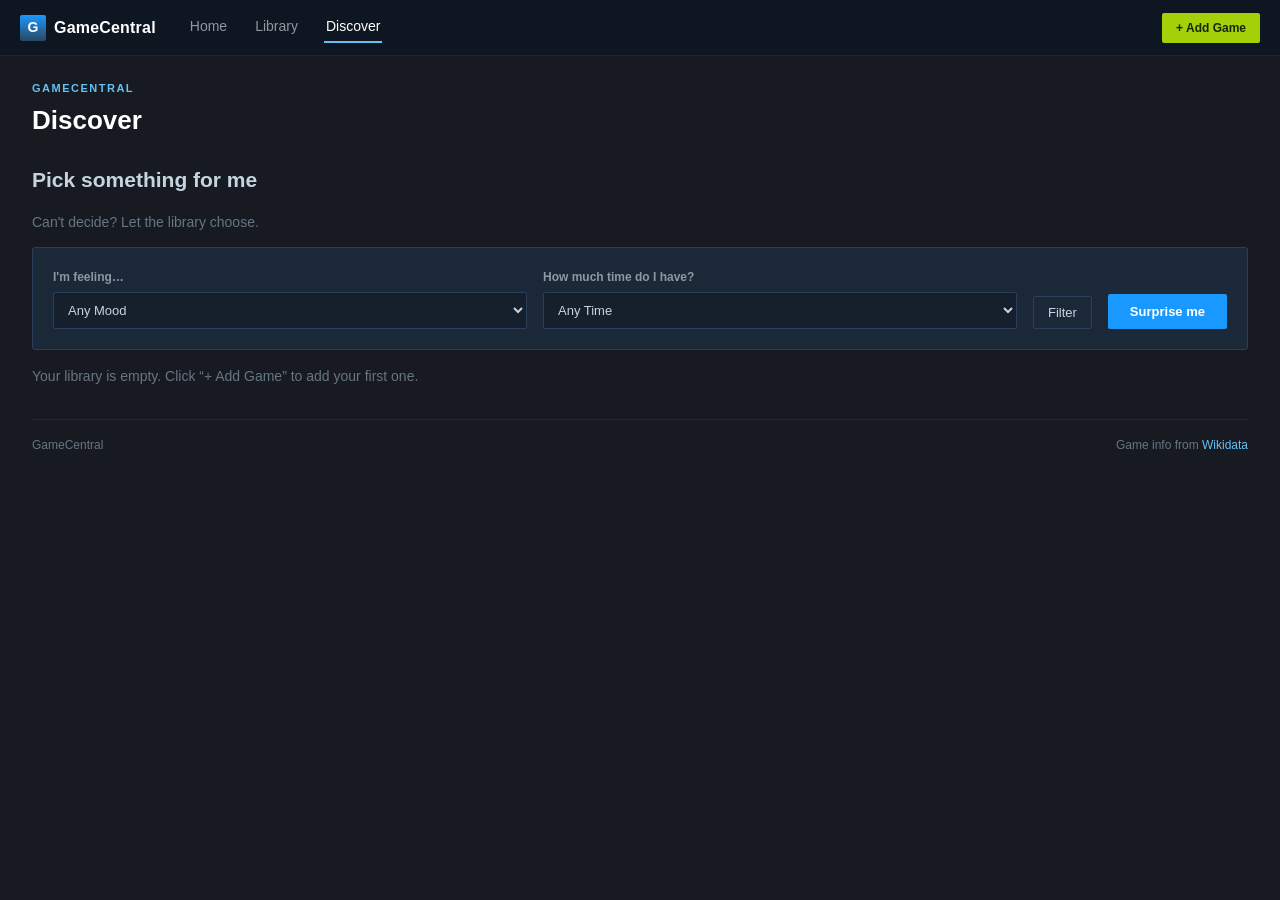
==== commit a49db761: "Add files via upload" ====
--- a/discover.html
+++ b/discover.html
@@ -27,7 +27,7 @@
     </header>
 
     <div class="app-layout">
-        <!-- ===== DISCOVER PAGE: random pick, backlog ===== -->
+        <!-- ===== DISCOVER PAGE: filters and random pick ===== -->
         <main class="library-main">
             <section class="library-toolbar">
                 <div>
@@ -56,10 +56,8 @@
                     <button class="match-button" id="pick-button">Surprise me</button>
                 </div>
                 <p class="disc-note" id="mood-status"></p> <!-- "Looking up games…" etc. -->
-                <div id="pick-result"></div>
+                <div id="pick-result"></div> <!-- every game until you press Filter or Surprise me -->
             </section>
-
-            <div id="discover-content"></div> <!-- "Worth revisiting", filled in by the script -->
 
             <footer class="library-footer">
                 <span>GameCentral</span>
@@ -381,21 +379,10 @@
         }
 
         // ================================================================
-        // Discover: games not played for a month
-        // ================================================================
-        function renderDiscover() {
-            var el = document.getElementById('discover-content');
-            el.innerHTML = '';
-            var month = 30 * 86400000;
-            [
-                gameSection('Worth revisiting', pickIndexes(function (g) { return g.lastPlayedAt && Date.now() - g.lastPlayedAt > month; }, function (a, b) { return games[b].totalMinutes - games[a].totalMinutes; }, 4), note_played, 'disc-section')
-            ].forEach(function (sec) { if (sec) el.appendChild(sec); });
-        }
-
-        // ================================================================
         // "Pick something for me" (see GameFilter.js): mood and time
         // ================================================================
         var filter = new GameFilter({
+            library: library,
             info: gameInfo,
             moodSelect: document.getElementById('pick-mood'),
             timeSelect: document.getElementById('pick-time')
@@ -413,14 +400,30 @@
             out.appendChild(p);
         }
 
-        // "Filter": show every game that matches the filters
-        document.getElementById('filter-button').addEventListener('click', function () {
+        // What's showing under the filters:
+        //   null                     - every game (when the page opens)
+        //   { mood, time }           - the filters used for the last "Filter"
+        //   { pickId, why }          - the game "Surprise me" picked
+        var shownFilters = null;
+        var shownPick = null;
+        var drawCount = 0; // so an older, slower draw can't replace a newer one
+
+        // Draws the game list: every game, or the games matching `filters`.
+        // Uses the same GameFilter code as "Filter", so "Any Mood" + "Any Time" = every game.
+        function drawGameList(filters) {
             var out = document.getElementById('pick-result');
-            out.innerHTML = '';
-            filter.filterAll().then(function (result) {
+            var mine = ++drawCount;
+            var ask = filters
+                ? filter.filterAll(filters)
+                : Promise.resolve({ matches: games.map(function (g, i) { return { index: i, why: '' }; }), total: games.length });
+            ask.then(function (result) {
+                if (mine !== drawCount) return;
                 out.innerHTML = '';
+                if (!filters && !result.total) { showPickMessage(out, 'Your library is empty. Click “+ Add Game” to add your first one.'); return; }
                 if (result.message) { showPickMessage(out, result.message); return; }
-                showPickMessage(out, result.matches.length + ' of ' + result.total + ' game' + (result.total === 1 ? '' : 's') + ' match.');
+                showPickMessage(out, filters
+                    ? result.matches.length + ' of ' + result.total + ' game' + (result.total === 1 ? '' : 's') + ' match.'
+                    : 'All ' + result.total + ' game' + (result.total === 1 ? '' : 's') + ' in your library.');
                 var grid = document.createElement('div');
                 grid.className = 'mini-grid';
                 result.matches.forEach(function (m) {
@@ -428,23 +431,53 @@
                 });
                 out.appendChild(grid);
             });
+        }
+
+        // Draws the "Surprise me" card again (e.g. after its button changes to Play)
+        function drawPick() {
+            var out = document.getElementById('pick-result');
+            var i = games.findIndex(function (g) { return g.id === shownPick.pickId; });
+            if (i === -1) { shownPick = null; drawGameList(shownFilters); return; } // game was removed
+            drawCount++;
+            out.innerHTML = '';
+            // Shows why it fits, e.g. "Steam · Action · horror · ~30 min sessions"
+            var card = miniCard(i, note_platform(games[i]) + (shownPick.why ? ' · ' + shownPick.why : ''));
+            card.classList.add('pick-card');
+            out.appendChild(card);
+        }
+
+        // "Filter": show every game that matches the filters
+        document.getElementById('filter-button').addEventListener('click', function () {
+            shownPick = null;
+            shownFilters = filter.currentFilters();
+            drawGameList(shownFilters);
         });
 
         // "Surprise me": show a random game that matches the filters
         document.getElementById('pick-button').addEventListener('click', function () {
             var out = document.getElementById('pick-result');
-            out.innerHTML = '';
+            var mine = ++drawCount;
+            var used = filter.currentFilters();
             filter.pickRandom().then(function (pick) {
-                out.innerHTML = '';
-                if (pick.message) { showPickMessage(out, pick.message); return; }
-                // Shows why it fits, e.g. "Steam · Action · horror · ~30 min sessions"
-                var card = miniCard(pick.index, note_platform(games[pick.index]) + (pick.why ? ' · ' + pick.why : ''));
-                card.classList.add('pick-card');
-                out.appendChild(card);
+                if (mine !== drawCount) return;
+                if (pick.message) {
+                    // Nothing to pick: show the message (a redraw shows the same one)
+                    shownPick = null;
+                    shownFilters = used;
+                    out.innerHTML = '';
+                    showPickMessage(out, pick.message);
+                    return;
+                }
+                shownPick = { pickId: games[pick.index].id, why: pick.why };
+                drawPick();
             });
         });
 
-        renderPage = renderDiscover;
+        // Redraws whatever is showing (all games, the filtered list, or the pick)
+        renderPage = function () {
+            if (shownPick) drawPick();
+            else drawGameList(shownFilters);
+        };
         renderPage();
     </script>
 </body>
